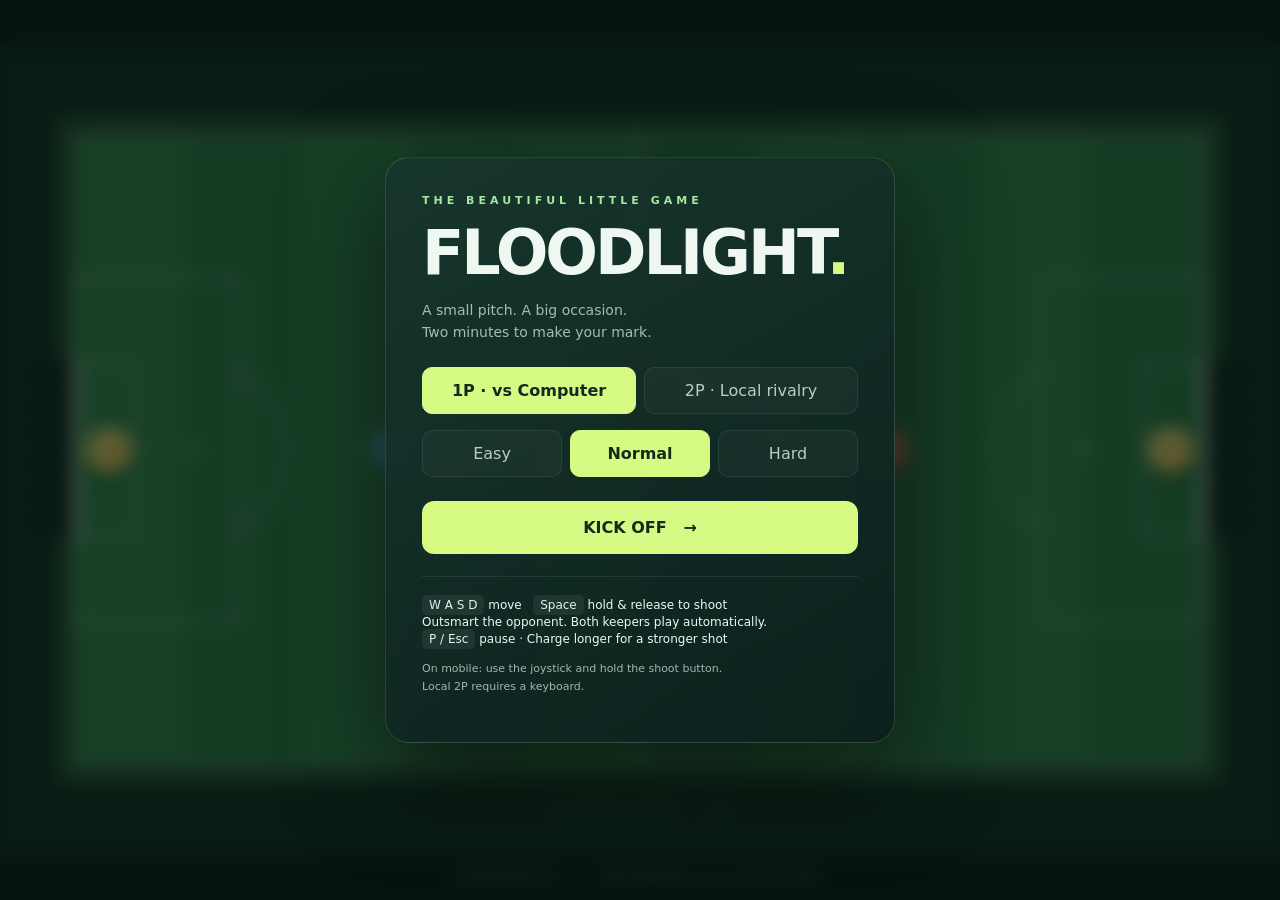
==== index.html @ 0c613e93 "Add codex game v1 + Leo assets + penalty spec" ====
<!DOCTYPE html>
<html lang="en">
<head>
<meta charset="UTF-8">
<meta name="viewport" content="width=device-width,initial-scale=1,viewport-fit=cover">
<title>Floodlight — Pocket Football</title>
<style>
:root{color-scheme:dark;font-family:Inter,ui-sans-serif,system-ui,sans-serif;color:#eef8f1;background:#091713}*{box-sizing:border-box}body{margin:0;overflow:hidden}canvas{display:block;width:100vw;height:100dvh;touch-action:none}button{font:inherit;cursor:pointer;border:0}button:focus-visible{outline:3px solid #fff;outline-offset:4px}.overlay{position:fixed;inset:0;display:flex;align-items:center;justify-content:center;background:#06130c96;backdrop-filter:blur(9px);padding:22px}.hidden{display:none!important}.card{width:min(510px,100%);padding:36px;border:1px solid #ffffff20;background:linear-gradient(150deg,#18362ef5,#0b201cf8);box-shadow:0 30px 100px #0008;border-radius:24px}.eyebrow{font-size:11px;font-weight:800;letter-spacing:4px;color:#a6e69e}h1{font-size:clamp(40px,8vw,62px);line-height:1;margin:15px 0;letter-spacing:-3px}h2{font-size:32px;margin:14px 0}p{color:#a5bdb1;line-height:1.6;font-size:14px}.tabs{display:flex;gap:8px;margin:24px 0 16px}.tabs button,.difficulty button{background:#ffffff08;color:#b8cec4;padding:13px;border:1px solid #ffffff12;border-radius:10px;flex:1}.tabs button.active,.difficulty button.active{background:#d7fa85;color:#142b1c;border-color:#d7fa85;font-weight:750}.difficulty{display:flex;gap:8px}.primary{width:100%;border-radius:12px;background:#d7fa85;color:#142b1c;font-weight:800;padding:17px;margin-top:24px}.secondary{background:transparent;color:#b8cec4;padding:14px;width:100%;margin-top:8px}.instructions{font-size:12px;border-top:1px solid #ffffff14;padding-top:18px;margin-top:22px}.badge{display:inline-block;background:#ffffff10;padding:3px 7px;border-radius:5px;color:#e4f1e9}.hud{position:fixed;top:max(18px,env(safe-area-inset-top));left:50%;transform:translateX(-50%);display:flex;align-items:center;gap:20px;background:#102820ed;border:1px solid #ffffff20;border-radius:15px;padding:12px 22px;box-shadow:0 8px 30px #0003;pointer-events:none;white-space:nowrap}.team{font-size:11px;letter-spacing:2px;font-weight:800}.blue{color:#75caff}.coral{color:#ff9a86}.score{font-weight:850;font-size:27px}.clock{font-variant-numeric:tabular-nums;font-size:14px;color:#d7fa85;border-left:1px solid #ffffff20;padding-left:18px}.pause-button{position:fixed;right:20px;top:22px;background:#16382c;color:#d7fa85;border:1px solid #ffffff20;border-radius:10px;padding:10px 14px}.footer{position:fixed;bottom:16px;width:100%;text-align:center;font-size:10px;color:#8aa99b;letter-spacing:2px;pointer-events:none}.touch{position:fixed;bottom:max(24px,env(safe-area-inset-bottom));touch-action:none;user-select:none;-webkit-user-select:none}.stick{left:28px;width:112px;height:112px;background:#ffffff0b;border:1px solid #ffffff30;border-radius:50%}.knob{position:absolute;width:46px;height:46px;left:32px;top:32px;border-radius:50%;background:#d7fa8566;border:1px solid #d7fa85aa;pointer-events:none}.shoot{right:28px;bottom:38px;width:86px;height:86px;border-radius:50%;background:#d7fa8522;border:2px solid #d7fa8580;color:#e4ffb4;font-weight:800;font-size:11px;letter-spacing:1px}.touch-note{font-size:11px;color:#9eb9ac}@media(max-width:600px){.card{padding:25px}.hud{gap:10px;padding:9px 13px}.team{font-size:9px;letter-spacing:1px}.pause-button{right:10px;top:85px}.footer{display:none}}
</style>
</head>
<body>
<canvas id="game" aria-label="Top-down football pitch"></canvas>
<div id="hud" class="hud hidden"><span class="team blue">HOME</span><span id="score" class="score">0 : 0</span><span class="team coral">AWAY</span><span id="timer" class="clock">2:00</span></div>
<button id="pauseButton" class="pause-button hidden" aria-label="Pause game">Ⅱ</button>
<div class="footer">FLOODLIGHT FC &nbsp; / &nbsp; TWO MINUTES. ALL TO PLAY FOR.</div>
<div id="menu" class="overlay"><div class="card"><div class="eyebrow">THE BEAUTIFUL LITTLE GAME</div><h1>FLOODLIGHT<span style="color:#d7fa85">.</span></h1><p>A small pitch. A big occasion.<br>Two minutes to make your mark.</p><div class="tabs"><button class="active" data-mode="ai">1P · vs Computer</button><button data-mode="local">2P · Local rivalry</button></div><div id="difficulties" class="difficulty"><button data-level="easy">Easy</button><button class="active" data-level="normal">Normal</button><button data-level="hard">Hard</button></div><button id="start" class="primary">KICK OFF &nbsp; →</button><div class="instructions"><span class="badge">W A S D</span> move &nbsp; <span class="badge">Space</span> hold & release to shoot<br><span id="secondHint">Outsmart the opponent. Both keepers play automatically.</span><br><span class="badge">P / Esc</span> pause · Charge longer for a stronger shot</div><p class="touch-note">On mobile: use the joystick and hold the shoot button.<br>Local 2P requires a keyboard.</p></div></div>
<div id="pause" class="overlay hidden"><div class="card"><div class="eyebrow">TAKE A BREATHER</div><h2>Match paused.</h2><p>The clock is stopped. Your comeback can wait.</p><button id="resume" class="primary">BACK TO THE MATCH</button><button id="quit" class="secondary">Return to title</button></div></div>
<div id="end" class="overlay hidden"><div class="card"><div class="eyebrow">FULL TIME</div><h2 id="result">Home wins!</h2><p id="finalScore"></p><button id="restart" class="primary">PLAY AGAIN →</button><button id="title" class="secondary">Return to title</button></div></div>
<div id="joystick" class="touch stick hidden"><div id="knob" class="knob"></div></div><button id="shoot" class="touch shoot hidden">HOLD<br>SHOOT</button>
<script>
'use strict';
// All simulation coordinates are in a fixed pitch space; the camera scales to fit.
const canvas=document.getElementById('game'),ctx=canvas.getContext('2d');
const $=id=>document.getElementById(id), W=1100,H=700;
const pitch={l:65,r:1035,t:80,b:620,goalTop:273,goalBottom:427};
let mode='ai',level='normal',state='menu',remaining=120,scores=[0,0],celebration=0,shake=0,particles=[],lastTime=0,scale=1,ox=0,oy=0,charge=[0,0],held=[false,false],goalLabel='';
const keys=new Set(),touch={x:0,y:0,id:null},players=[],keepers=[];
const ball={x:550,y:350,vx:0,vy:0,r:9,spin:0};
const tuning={easy:{speed:155,aim:90,reaction:0.8},normal:{speed:205,aim:40,reaction:0.48},hard:{speed:238,aim:10,reaction:0.26}};
let aiClock=0,audioContext;
// Optional local samples fall back to synthesized sound if loading fails.
const samples={};for(const type of ['kick','goal']){const a=new Audio('assets/'+type+'.mp3');a.preload='auto';a.addEventListener('error',()=>samples[type]=null);samples[type]=a;}
function unlockAudio(){try{audioContext??=new(window.AudioContext||window.webkitAudioContext)();audioContext.resume();}catch{}}
function tone(freq,end,duration,type='sine',volume=.12,delay=0){if(!audioContext)return;const t=audioContext.currentTime+delay,o=audioContext.createOscillator(),g=audioContext.createGain();o.type=type;o.frequency.setValueAtTime(freq,t);o.frequency.exponentialRampToValueAtTime(Math.max(1,end),t+duration);g.gain.setValueAtTime(volume,t);g.gain.exponentialRampToValueAtTime(.001,t+duration);o.connect(g).connect(audioContext.destination);o.start(t);o.stop(t+duration);}
function synth(type){if(type==='kick')tone(150,40,.13,'triangle',.28);else if(type==='whistle'){tone(1900,2300,.16);tone(2200,1700,.23,'sine',.12,.19);}else{[392,494,587,784].forEach((f,i)=>tone(f,f*1.01,.7,'triangle',.09,i*.12));if(audioContext){const n=audioContext.sampleRate,b=audioContext.createBuffer(1,n,audioContext.sampleRate),d=b.getChannelData(0);for(let i=0;i<n;i++)d[i]=(Math.random()*2-1)*.12;const s=audioContext.createBufferSource(),g=audioContext.createGain();s.buffer=b;g.gain.setValueAtTime(.7,audioContext.currentTime);g.gain.exponentialRampToValueAtTime(.001,audioContext.currentTime+1);s.connect(g).connect(audioContext.destination);s.start();}}}
function sound(type){const a=samples[type];if(a){a.currentTime=0;a.play().catch(()=>synth(type));}else synth(type);}
function resize(){const d=Math.min(devicePixelRatio||1,2);canvas.width=innerWidth*d;canvas.height=innerHeight*d;ctx.setTransform(d,0,0,d,0,0);scale=Math.min(innerWidth/W,innerHeight/H);ox=(innerWidth-W*scale)/2;oy=(innerHeight-H*scale)/2;}
addEventListener('resize',resize);resize();
const clamp=(v,a,b)=>Math.max(a,Math.min(b,v));
function kickoff(){players.length=0;keepers.length=0;for(let i=0;i<2;i++){players.push({x:i?760:340,y:350,r:18,vx:0,vy:0,dx:i?-1:1,dy:0,team:i});keepers.push({x:i?1006:94,y:350,r:19,vx:0,vy:0,team:i});}Object.assign(ball,{x:550,y:350,vx:0,vy:0});charge=[0,0];held=[false,false];aiClock=0;}
function clearInput(){keys.clear();held=[false,false];charge=[0,0];touch.x=touch.y=0;touch.id=null;$('knob').style.transform='';}
function touchVisible(show){for(const id of ['joystick','shoot'])$(id).classList.toggle('hidden',!show||!matchMedia('(pointer:coarse)').matches);}
function start(){unlockAudio();clearInput();scores=[0,0];remaining=120;celebration=0;particles=[];kickoff();state='playing';for(const id of ['menu','pause','end'])$(id).classList.add('hidden');$('hud').classList.remove('hidden');$('pauseButton').classList.remove('hidden');touchVisible(true);sound('whistle');updateHud();}
function title(){state='menu';clearInput();$('menu').classList.remove('hidden');for(const id of ['pause','end','hud','pauseButton'])$(id).classList.add('hidden');touchVisible(false);}
function pause(){if(state==='playing'){state='paused';clearInput();$('pause').classList.remove('hidden');touchVisible(false);}else if(state==='paused'){state='playing';$('pause').classList.add('hidden');touchVisible(true);}}
function finish(){state='end';clearInput();touchVisible(false);$('end').classList.remove('hidden');$('pauseButton').classList.add('hidden');$('result').textContent=scores[0]===scores[1]?'Honours even.':scores[0]>scores[1]?'Home takes the glory.':'Away takes the glory.';$('finalScore').textContent=`HOME ${scores[0]} — ${scores[1]} AWAY · A match to remember.`;sound('whistle');}
function updateHud(){$('score').textContent=scores[0]+' : '+scores[1];const t=Math.ceil(remaining);$('timer').textContent=Math.floor(t/60)+':'+String(t%60).padStart(2,'0');}
for(const b of document.querySelectorAll('[data-mode]'))b.onclick=()=>{mode=b.dataset.mode;document.querySelectorAll('[data-mode]').forEach(x=>x.classList.toggle('active',x===b));$('difficulties').classList.toggle('hidden',mode==='local');$('secondHint').textContent=mode==='local'?'P2: Arrow keys to move · Hold & release Enter to shoot':'Outsmart the opponent. Both keepers play automatically.';};
for(const b of document.querySelectorAll('[data-level]'))b.onclick=()=>{level=b.dataset.level;document.querySelectorAll('[data-level]').forEach(x=>x.classList.toggle('active',x===b));};
$('start').onclick=$('restart').onclick=start;$('resume').onclick=$('pauseButton').onclick=pause;$('quit').onclick=$('title').onclick=title;
function shoot(i){if(state!=='playing'||celebration)return;const p=players[i];if(Math.hypot(ball.x-p.x,ball.y-p.y)<p.r+ball.r+24){let dx=p.dx,dy=p.dy;const len=Math.hypot(dx,dy)||1;const power=350+charge[i]*470;ball.vx=dx/len*power+p.vx*.3;ball.vy=dy/len*power+p.vy*.3;ball.x=p.x+dx/len*31;ball.y=p.y+dy/len*31;shake=2+charge[i]*3;sound('kick');}charge[i]=0;}
function setShot(i,on){if(state!=='playing'||celebration)return;if(on){held[i]=true;}else if(held[i]){shoot(i);held[i]=false;}}
addEventListener('keydown',e=>{if(['Space','ArrowUp','ArrowDown','ArrowLeft','ArrowRight','Enter'].includes(e.code))e.preventDefault();if(e.repeat)return;if(e.code==='KeyP'||e.code==='Escape'){pause();return;}keys.add(e.code);if(e.code==='Space')setShot(0,true);if(e.code==='Enter'&&mode==='local')setShot(1,true);});
addEventListener('keyup',e=>{keys.delete(e.code);if(e.code==='Space')setShot(0,false);if(e.code==='Enter'&&mode==='local')setShot(1,false);});addEventListener('blur',()=>{if(state==='playing')pause();});document.addEventListener('visibilitychange',()=>{if(document.hidden&&state==='playing')pause();});
function stickMove(e){const r=$('joystick').getBoundingClientRect(),dx=e.clientX-r.left-r.width/2,dy=e.clientY-r.top-r.height/2,len=Math.hypot(dx,dy),f=Math.min(1,42/(len||1));touch.x=dx*f/42;touch.y=dy*f/42;$('knob').style.transform=`translate(${dx*f}px,${dy*f}px)`;}
$('joystick').onpointerdown=e=>{if(touch.id!==null)return;touch.id=e.pointerId;e.currentTarget.setPointerCapture(e.pointerId);stickMove(e);};$('joystick').onpointermove=e=>{if(e.pointerId===touch.id)stickMove(e);};function releaseStick(e){if(e.pointerId!==touch.id)return;touch.id=null;touch.x=touch.y=0;$('knob').style.transform='';}for(const ev of ['pointerup','pointercancel','lostpointercapture'])$('joystick').addEventListener(ev,releaseStick);
$('shoot').onpointerdown=e=>{e.currentTarget.setPointerCapture(e.pointerId);unlockAudio();setShot(0,true);};$('shoot').onpointerup=()=>setShot(0,false);$('shoot').onpointercancel=()=>{held[0]=false;charge[0]=0;};
function movePlayer(p,x,y,speed,dt){const n=Math.hypot(x,y);if(n>1){x/=n;y/=n;}p.vx=x*speed;p.vy=y*speed;if(n>.08){p.dx=x/(Math.hypot(x,y)||1);p.dy=y/(Math.hypot(x,y)||1);}p.x=clamp(p.x+p.vx*dt,pitch.l+p.r,pitch.r-p.r);p.y=clamp(p.y+p.vy*dt,pitch.t+p.r,pitch.b-p.r);}
function goal(team){scores[team]++;celebration=2.7;shake=13;goalLabel=team===0?'HOME GOAL!':'AWAY GOAL!';sound('goal');for(let i=0;i<150;i++)particles.push({x:ball.x,y:ball.y,vx:(Math.random()-.5)*650,vy:(Math.random()-.5)*650,life:1+Math.random()*1.7,color:['#d7fa85','#ffffff',team?'#ff9a86':'#75caff'][i%3]});updateHud();}
function update(dt){shake*=Math.exp(-dt*8);for(const p of particles){p.x+=p.vx*dt;p.y+=p.vy*dt;p.vy+=140*dt;p.life-=dt;}particles=particles.filter(p=>p.life>0);if(state!=='playing')return;if(celebration>0){celebration-=dt;if(celebration<=0){if(remaining<=0)finish();else{kickoff();sound('whistle');}}return;}remaining=Math.max(0,remaining-dt);updateHud();if(remaining<=0){finish();return;}
movePlayer(players[0],Number(keys.has('KeyD'))-Number(keys.has('KeyA'))+touch.x,Number(keys.has('KeyS'))-Number(keys.has('KeyW'))+touch.y,235,dt);
if(mode==='local')movePlayer(players[1],Number(keys.has('ArrowRight'))-Number(keys.has('ArrowLeft')),Number(keys.has('ArrowDown'))-Number(keys.has('ArrowUp')),235,dt);else{const p=players[1],t=tuning[level];let tx=ball.x+24,ty=ball.y+ball.vy*.1;if(ball.x>p.x+10){tx=ball.x+35;ty=ball.y+(ball.y>350?-48:48);}const dx=tx-p.x,dy=ty-p.y,n=Math.hypot(dx,dy);movePlayer(p,n>8?dx/n:0,n>8?dy/n:0,t.speed,dt);aiClock+=dt;if(Math.hypot(ball.x-p.x,ball.y-p.y)<55&&aiClock>t.reaction){p.dx=-1;p.dy=(350+(Math.random()-.5)*t.aim-p.y)/Math.max(180,p.x-pitch.l);charge[1]=level==='hard'?.9:.55;shoot(1);aiClock=0;}}
for(let i=0;i<2;i++){if(held[i])charge[i]=Math.min(1,charge[i]+dt/.95);const k=keepers[i],target=clamp(ball.y+ball.vy*.12,pitch.goalTop+18,pitch.goalBottom-18);k.vy=clamp((target-k.y)*5,-190,190);k.y+=k.vy*dt;}
// Resolve contact with players and keepers, transferring movement to the ball.
for(const p of [...players,...keepers]){let dx=ball.x-p.x,dy=ball.y-p.y,d=Math.hypot(dx,dy),min=p.r+ball.r;if(d<min){if(d<.01){dx=p.team? -1:1;dy=0;d=1;}const nx=dx/d,ny=dy/d;ball.x=p.x+nx*min;ball.y=p.y+ny*min;const rel=(ball.vx-p.vx)*nx+(ball.vy-p.vy)*ny;if(rel<0){ball.vx-=1.35*rel*nx;ball.vy-=1.35*rel*ny;}if(keepers.includes(p)){ball.vx=(p.team?-1:1)*Math.max(280,Math.abs(ball.vx));ball.vy+=(ball.y-p.y)*7;}else{ball.vx+=p.vx*dt*7;ball.vy+=p.vy*dt*7;}}}
// Separate outfield bodies so they cannot occupy the same spot.
const a=players[0],b=players[1],dx=b.x-a.x,dy=b.y-a.y,d=Math.hypot(dx,dy);if(d<36&&d>0){const push=(36-d)/2;a.x=clamp(a.x-dx/d*push,83,1017);a.y=clamp(a.y-dy/d*push,98,602);b.x=clamp(b.x+dx/d*push,83,1017);b.y=clamp(b.y+dy/d*push,98,602);}
ball.x+=ball.vx*dt;ball.y+=ball.vy*dt;ball.spin+=Math.hypot(ball.vx,ball.vy)*dt*.035;const friction=Math.exp(-dt*1.05);ball.vx*=friction;ball.vy*=friction;
if(ball.y<pitch.t+ball.r){ball.y=pitch.t+ball.r;ball.vy=Math.abs(ball.vy)*.78;}if(ball.y>pitch.b-ball.r){ball.y=pitch.b-ball.r;ball.vy=-Math.abs(ball.vy)*.78;}
const inGoal=ball.y>pitch.goalTop+ball.r&&ball.y<pitch.goalBottom-ball.r;if(inGoal&&(ball.x<pitch.l-ball.r||ball.x>pitch.r+ball.r)){goal(ball.x<pitch.l?1:0);return;}if(!inGoal){if(ball.x<pitch.l+ball.r){ball.x=pitch.l+ball.r;ball.vx=Math.abs(ball.vx)*.78;}if(ball.x>pitch.r-ball.r){ball.x=pitch.r-ball.r;ball.vx=-Math.abs(ball.vx)*.78;}}
}
function line(x1,y1,x2,y2){ctx.beginPath();ctx.moveTo(x1,y1);ctx.lineTo(x2,y2);ctx.stroke();}function circle(x,y,r,fill){ctx.beginPath();ctx.arc(x,y,r,0,Math.PI*2);if(fill){ctx.fillStyle=fill;ctx.fill();}else ctx.stroke();}
function drawPitch(){ctx.fillStyle='#10271f';ctx.fillRect(0,0,W,H);ctx.fillStyle='#204b32';ctx.fillRect(47,62,1006,576);for(let i=0;i<10;i++){ctx.fillStyle=i%2?'#2d7646':'#31814b';ctx.fillRect(65+i*97,80,97,540);} // Subtle cut-grass texture, deterministic and flicker-free.
ctx.fillStyle='#ffffff05';for(let i=0;i<550;i++){const x=65+(i*173%970),y=80+(i*97%540);ctx.fillRect(x,y,1,5);}ctx.strokeStyle='#e4f3d980';ctx.lineWidth=2;ctx.strokeRect(65,80,970,540);line(550,80,550,620);circle(550,350,77);circle(550,350,3,'#d7e9c7');
for(const right of [false,true]){const x=right?1035:65,dir=right?-1:1;ctx.strokeRect(right?895:65,202,140,296);ctx.strokeRect(right?982:65,277,53,146);circle(x+dir*103,350,3,'#d7e9c7');ctx.beginPath();ctx.arc(x+dir*103,350,77,right?Math.PI*.65:-Math.PI*.35,right?Math.PI*1.35:Math.PI*.35);ctx.stroke();ctx.fillStyle='#081c18';ctx.fillRect(right?1037:29,273,34,154);ctx.strokeStyle='#d8e8dc33';ctx.lineWidth=1;for(let j=0;j<=6;j++)line(right?1037:29,273+j*25.5,right?1071:63,273+j*25.5);for(let j=0;j<=4;j++)line((right?1037:29)+j*8.5,273,(right?1037:29)+j*8.5,427);ctx.strokeStyle='#edf4e2';ctx.lineWidth=4;line(x,273,x,427);ctx.lineWidth=2;ctx.strokeStyle='#e4f3d980';}
ctx.fillStyle='#a5c7a642';ctx.font='700 11px system-ui';ctx.textAlign='center';ctx.fillText('F L O O D L I G H T   /   F C',550,659);}
function drawPlayer(p,keeper=false){ctx.save();ctx.translate(p.x,p.y);circle(2,5,p.r+2,'#00000038');if(!keeper){ctx.strokeStyle=p.team?'#ffb49e66':'#82d0ff66';ctx.lineWidth=2;circle(0,0,24);}circle(0,0,p.r,keeper?'#f3cd65':p.team?'#f47c68':'#55b6ed');ctx.strokeStyle='#ffffff70';ctx.lineWidth=2;ctx.beginPath();ctx.arc(0,0,p.r-3,Math.PI,Math.PI*1.8);ctx.stroke();ctx.fillStyle='#102b31';ctx.font='800 13px system-ui';ctx.textAlign='center';ctx.textBaseline='middle';ctx.fillText(keeper?'1':p.team?'9':'10',0,1);if(!keeper){ctx.rotate(Math.atan2(p.dy,p.dx));ctx.fillStyle='#ffffff';ctx.beginPath();ctx.moveTo(26,0);ctx.lineTo(21,-4);ctx.lineTo(21,4);ctx.fill();}ctx.restore();if(!keeper&&held[p.team]){ctx.strokeStyle='#10291f';ctx.lineWidth=5;ctx.beginPath();ctx.arc(p.x,p.y,29,-Math.PI/2,Math.PI*1.5);ctx.stroke();ctx.strokeStyle=charge[p.team]>.8?'#ffe28a':'#d7fa85';ctx.beginPath();ctx.arc(p.x,p.y,29,-Math.PI/2,-Math.PI/2+charge[p.team]*Math.PI*2);ctx.stroke();}}
function render(){ctx.setTransform(Math.min(devicePixelRatio||1,2),0,0,Math.min(devicePixelRatio||1,2),0,0);ctx.fillStyle='#091713';ctx.fillRect(0,0,innerWidth,innerHeight);ctx.save();ctx.translate(ox+(Math.random()-.5)*shake*scale,oy+(Math.random()-.5)*shake*scale);ctx.scale(scale,scale);drawPitch();for(const p of keepers)drawPlayer(p,true);for(const p of players)drawPlayer(p);ctx.save();ctx.translate(ball.x,ball.y);circle(2,4,10,'#0005');ctx.rotate(ball.spin);circle(0,0,9,'#fff8e8');ctx.fillStyle='#20362e';ctx.beginPath();for(let i=0;i<5;i++){const angle=i*Math.PI*2/5;ctx.lineTo(Math.cos(angle)*4,Math.sin(angle)*4);}ctx.fill();for(let i=0;i<3;i++){const angle=i*Math.PI*2/3;circle(Math.cos(angle)*8,Math.sin(angle)*8,2,'#20362e');}ctx.restore();for(const p of particles){ctx.globalAlpha=Math.min(1,p.life);ctx.fillStyle=p.color;ctx.fillRect(p.x,p.y,5,5);}ctx.globalAlpha=1;if(celebration>0){ctx.fillStyle='#0a211bdd';ctx.fillRect(300,280,500,140);ctx.textAlign='center';ctx.fillStyle='#d7fa85';ctx.font='900 53px system-ui';ctx.fillText(goalLabel,550,346);ctx.fillStyle='#c4daca';ctx.font='600 13px system-ui';ctx.fillText('WHAT A FINISH.  •  '+scores[0]+' — '+scores[1],550,381);}ctx.restore();}
// Fixed small physics steps prevent fast shots from tunneling through players.
let accumulator=0;function frame(time){const elapsed=Math.min((time-lastTime)/1000||0,.05);lastTime=time;accumulator+=elapsed;while(accumulator>=1/120){update(1/120);accumulator-=1/120;}render();requestAnimationFrame(frame);}kickoff();requestAnimationFrame(frame);
</script>
</body>
</html>
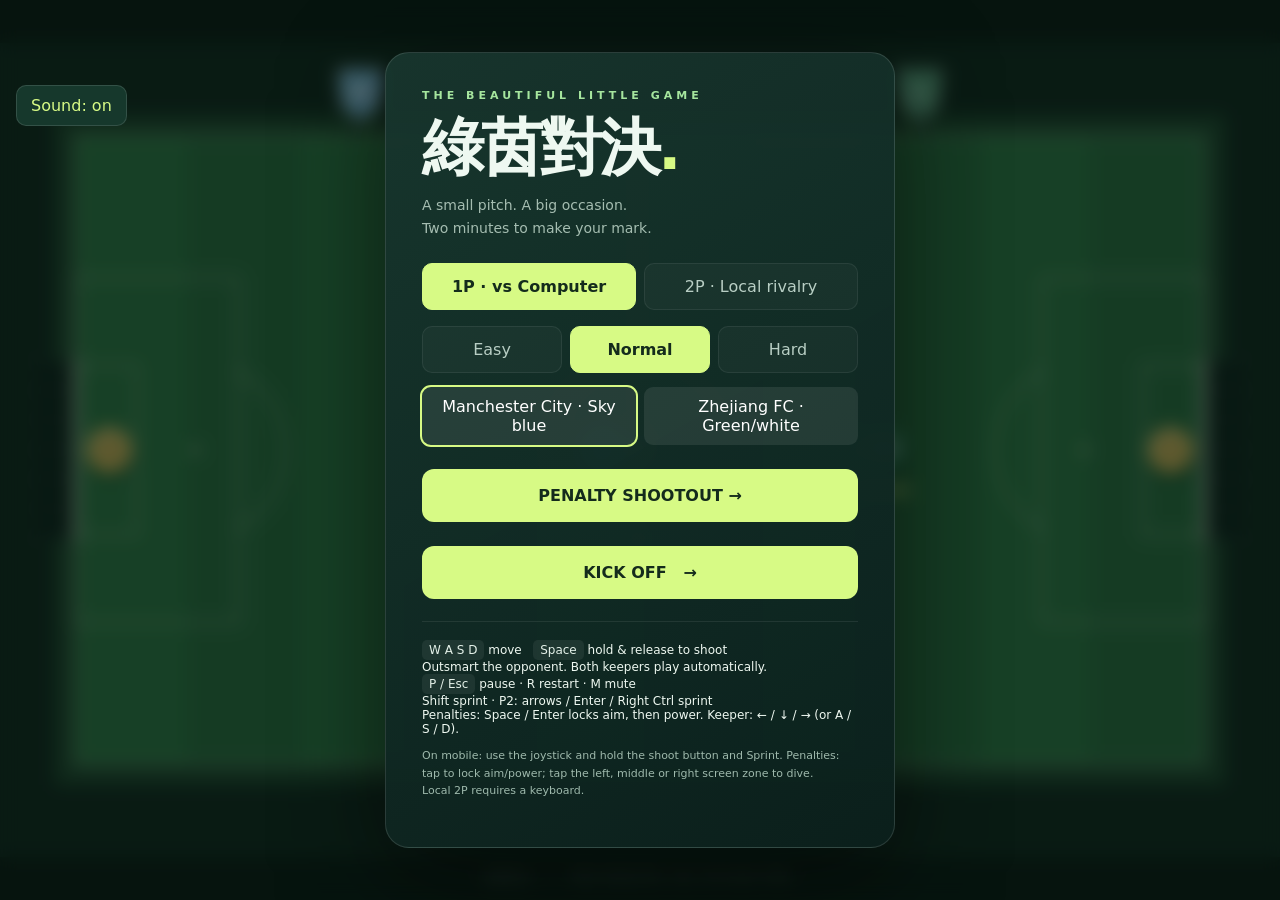
==== commit 7bccf804: "Publish 綠茵對決 v3: penalties, AI fixes, mute" ====
--- a/index.html
+++ b/index.html
@@ -3,21 +3,21 @@
 <head>
 <meta charset="UTF-8">
 <meta name="viewport" content="width=device-width,initial-scale=1,viewport-fit=cover">
-<title>Floodlight — Pocket Football</title>
+<title>綠茵對決 — Lüyin Duel</title>
 <style>
 :root{color-scheme:dark;font-family:Inter,ui-sans-serif,system-ui,sans-serif;color:#eef8f1;background:#091713}*{box-sizing:border-box}body{margin:0;overflow:hidden}canvas{display:block;width:100vw;height:100dvh;touch-action:none}button{font:inherit;cursor:pointer;border:0}button:focus-visible{outline:3px solid #fff;outline-offset:4px}.overlay{position:fixed;inset:0;display:flex;align-items:center;justify-content:center;background:#06130c96;backdrop-filter:blur(9px);padding:22px}.hidden{display:none!important}.card{width:min(510px,100%);padding:36px;border:1px solid #ffffff20;background:linear-gradient(150deg,#18362ef5,#0b201cf8);box-shadow:0 30px 100px #0008;border-radius:24px}.eyebrow{font-size:11px;font-weight:800;letter-spacing:4px;color:#a6e69e}h1{font-size:clamp(40px,8vw,62px);line-height:1;margin:15px 0;letter-spacing:-3px}h2{font-size:32px;margin:14px 0}p{color:#a5bdb1;line-height:1.6;font-size:14px}.tabs{display:flex;gap:8px;margin:24px 0 16px}.tabs button,.difficulty button{background:#ffffff08;color:#b8cec4;padding:13px;border:1px solid #ffffff12;border-radius:10px;flex:1}.tabs button.active,.difficulty button.active{background:#d7fa85;color:#142b1c;border-color:#d7fa85;font-weight:750}.difficulty{display:flex;gap:8px}.primary{width:100%;border-radius:12px;background:#d7fa85;color:#142b1c;font-weight:800;padding:17px;margin-top:24px}.secondary{background:transparent;color:#b8cec4;padding:14px;width:100%;margin-top:8px}.instructions{font-size:12px;border-top:1px solid #ffffff14;padding-top:18px;margin-top:22px}.badge{display:inline-block;background:#ffffff10;padding:3px 7px;border-radius:5px;color:#e4f1e9}.hud{position:fixed;top:max(18px,env(safe-area-inset-top));left:50%;transform:translateX(-50%);display:flex;align-items:center;gap:20px;background:#102820ed;border:1px solid #ffffff20;border-radius:15px;padding:12px 22px;box-shadow:0 8px 30px #0003;pointer-events:none;white-space:nowrap}.team{font-size:11px;letter-spacing:2px;font-weight:800}.blue{color:#75caff}.coral{color:#ff9a86}.score{font-weight:850;font-size:27px}.clock{font-variant-numeric:tabular-nums;font-size:14px;color:#d7fa85;border-left:1px solid #ffffff20;padding-left:18px}.pause-button{position:fixed;right:20px;top:22px;background:#16382c;color:#d7fa85;border:1px solid #ffffff20;border-radius:10px;padding:10px 14px}.footer{position:fixed;bottom:16px;width:100%;text-align:center;font-size:10px;color:#8aa99b;letter-spacing:2px;pointer-events:none}.touch{position:fixed;bottom:max(24px,env(safe-area-inset-bottom));touch-action:none;user-select:none;-webkit-user-select:none}.stick{left:28px;width:112px;height:112px;background:#ffffff0b;border:1px solid #ffffff30;border-radius:50%}.knob{position:absolute;width:46px;height:46px;left:32px;top:32px;border-radius:50%;background:#d7fa8566;border:1px solid #d7fa85aa;pointer-events:none}.shoot{right:28px;bottom:38px;width:86px;height:86px;border-radius:50%;background:#d7fa8522;border:2px solid #d7fa8580;color:#e4ffb4;font-weight:800;font-size:11px;letter-spacing:1px}.touch-note{font-size:11px;color:#9eb9ac}@media(max-width:600px){.card{padding:25px}.hud{gap:10px;padding:9px 13px}.team{font-size:9px;letter-spacing:1px}.pause-button{right:10px;top:85px}.footer{display:none}}
-</style>
+.card{max-height:94dvh;overflow:auto}.sprint{right:128px;width:72px;height:72px;bottom:34px}.green{color:#a6e69e}.penalty-help{position:fixed;left:10%;right:10%;bottom:16px;text-align:center;color:white;pointer-events:none} .teams{display:flex;gap:8px;margin-top:14px}.teams button{flex:1;background:#ffffff15;color:white;padding:10px;border-radius:9px}.teams button.active{outline:2px solid #d7fa85}@media(max-width:600px){.team{letter-spacing:0;font-size:9px}.hud{gap:7px}.stick{left:16px;width:100px;height:100px}.shoot{right:16px}.sprint{right:112px}} </style>
 </head>
 <body>
 <canvas id="game" aria-label="Top-down football pitch"></canvas>
-<div id="hud" class="hud hidden"><span class="team blue">HOME</span><span id="score" class="score">0 : 0</span><span class="team coral">AWAY</span><span id="timer" class="clock">2:00</span></div>
+<div id="hud" class="hud hidden"><span id="team0" class="team blue">Manchester City</span><span id="score" class="score">0 : 0</span><span id="team1" class="team green">Zhejiang FC</span><span id="timer" class="clock">2:00</span></div>
 <button id="pauseButton" class="pause-button hidden" aria-label="Pause game">Ⅱ</button>
-<div class="footer">FLOODLIGHT FC &nbsp; / &nbsp; TWO MINUTES. ALL TO PLAY FOR.</div>
-<div id="menu" class="overlay"><div class="card"><div class="eyebrow">THE BEAUTIFUL LITTLE GAME</div><h1>FLOODLIGHT<span style="color:#d7fa85">.</span></h1><p>A small pitch. A big occasion.<br>Two minutes to make your mark.</p><div class="tabs"><button class="active" data-mode="ai">1P · vs Computer</button><button data-mode="local">2P · Local rivalry</button></div><div id="difficulties" class="difficulty"><button data-level="easy">Easy</button><button class="active" data-level="normal">Normal</button><button data-level="hard">Hard</button></div><button id="start" class="primary">KICK OFF &nbsp; →</button><div class="instructions"><span class="badge">W A S D</span> move &nbsp; <span class="badge">Space</span> hold & release to shoot<br><span id="secondHint">Outsmart the opponent. Both keepers play automatically.</span><br><span class="badge">P / Esc</span> pause · Charge longer for a stronger shot</div><p class="touch-note">On mobile: use the joystick and hold the shoot button.<br>Local 2P requires a keyboard.</p></div></div>
-<div id="pause" class="overlay hidden"><div class="card"><div class="eyebrow">TAKE A BREATHER</div><h2>Match paused.</h2><p>The clock is stopped. Your comeback can wait.</p><button id="resume" class="primary">BACK TO THE MATCH</button><button id="quit" class="secondary">Return to title</button></div></div>
-<div id="end" class="overlay hidden"><div class="card"><div class="eyebrow">FULL TIME</div><h2 id="result">Home wins!</h2><p id="finalScore"></p><button id="restart" class="primary">PLAY AGAIN →</button><button id="title" class="secondary">Return to title</button></div></div>
+<div class="footer">綠茵對決 &nbsp; / &nbsp; TWO MINUTES. ALL TO PLAY FOR.</div>
+<div id="menu" class="overlay"><div class="card"><div class="eyebrow">THE BEAUTIFUL LITTLE GAME</div><h1>綠茵對決<span style="color:#d7fa85">.</span></h1><p>A small pitch. A big occasion.<br>Two minutes to make your mark.</p><div class="tabs"><button class="active" data-mode="ai">1P · vs Computer</button><button data-mode="local">2P · Local rivalry</button></div><div id="difficulties" class="difficulty"><button data-level="easy">Easy</button><button class="active" data-level="normal">Normal</button><button data-level="hard">Hard</button></div><div class="teams"><button class="active" data-team="0">Manchester City · Sky blue</button><button data-team="1">Zhejiang FC · Green/white</button></div><button id="penaltyStart" class="primary">PENALTY SHOOTOUT →</button><button id="start" class="primary">KICK OFF &nbsp; →</button><div class="instructions"><span class="badge">W A S D</span> move &nbsp; <span class="badge">Space</span> hold & release to shoot<br><span id="secondHint">Outsmart the opponent. Both keepers play automatically.</span><br><span class="badge">P / Esc</span> pause · R restart · M mute<br>Shift sprint · P2: arrows / Enter / Right Ctrl sprint<br>Penalties: Space / Enter locks aim, then power. Keeper: ← / ↓ / → (or A / S / D).</div><p class="touch-note">On mobile: use the joystick and hold the shoot button and Sprint. Penalties: tap to lock aim/power; tap the left, middle or right screen zone to dive.<br>Local 2P requires a keyboard.</p></div></div>
+<div id="pause" class="overlay hidden"><div class="card"><div class="eyebrow">TAKE A BREATHER</div><h2>Match paused.</h2><p>The clock is stopped. Your comeback can wait.</p><button id="resume" class="primary">BACK TO THE MATCH</button><button id="resetMatch" class="secondary">Restart game</button><button id="quit" class="secondary">Return to title</button></div></div>
+<div id="end" class="overlay hidden"><div class="card"><div class="eyebrow">FULL TIME</div><h2 id="result">Home wins!</h2><p id="finalScore"></p><button id="restart" class="primary">PLAY AGAIN →</button><button id="changeDifficulty" class="secondary">Switch difficulty (Normal)</button><button id="title" class="secondary">Return to title</button></div></div>
 <div id="joystick" class="touch stick hidden"><div id="knob" class="knob"></div></div><button id="shoot" class="touch shoot hidden">HOLD<br>SHOOT</button>
-<script>
+<button id="sprint" class="touch shoot sprint hidden">SPRINT</button><button id="mute" class="pause-button" style="top:85px;left:16px;right:auto" aria-label="Toggle audio">Sound: on</button><div id="penaltyHelp" class="penalty-help hidden"></div><script>
 'use strict';
 // All simulation coordinates are in a fixed pitch space; the camera scales to fit.
 const canvas=document.getElementById('game'),ctx=canvas.getContext('2d');
@@ -26,56 +26,109 @@
 let mode='ai',level='normal',state='menu',remaining=120,scores=[0,0],celebration=0,shake=0,particles=[],lastTime=0,scale=1,ox=0,oy=0,charge=[0,0],held=[false,false],goalLabel='';
 const keys=new Set(),touch={x:0,y:0,id:null},players=[],keepers=[];
 const ball={x:550,y:350,vx:0,vy:0,r:9,spin:0};
-const tuning={easy:{speed:155,aim:90,reaction:0.8},normal:{speed:205,aim:40,reaction:0.48},hard:{speed:238,aim:10,reaction:0.26}};
-let aiClock=0,audioContext;
+const tuning={easy:{speed:164.5,aim:180,reaction:.5},normal:{speed:199.75,aim:65,reaction:.3},hard:{speed:235,aim:12,reaction:.15}};
+let aiClock=0,aiThink=0,aiTarget={x:550,y:350},audioContext;
 // Optional local samples fall back to synthesized sound if loading fails.
-const samples={};for(const type of ['kick','goal']){const a=new Audio('assets/'+type+'.mp3');a.preload='auto';a.addEventListener('error',()=>samples[type]=null);samples[type]=a;}
-function unlockAudio(){try{audioContext??=new(window.AudioContext||window.webkitAudioContext)();audioContext.resume();}catch{}}
-function tone(freq,end,duration,type='sine',volume=.12,delay=0){if(!audioContext)return;const t=audioContext.currentTime+delay,o=audioContext.createOscillator(),g=audioContext.createGain();o.type=type;o.frequency.setValueAtTime(freq,t);o.frequency.exponentialRampToValueAtTime(Math.max(1,end),t+duration);g.gain.setValueAtTime(volume,t);g.gain.exponentialRampToValueAtTime(.001,t+duration);o.connect(g).connect(audioContext.destination);o.start(t);o.stop(t+duration);}
-function synth(type){if(type==='kick')tone(150,40,.13,'triangle',.28);else if(type==='whistle'){tone(1900,2300,.16);tone(2200,1700,.23,'sine',.12,.19);}else{[392,494,587,784].forEach((f,i)=>tone(f,f*1.01,.7,'triangle',.09,i*.12));if(audioContext){const n=audioContext.sampleRate,b=audioContext.createBuffer(1,n,audioContext.sampleRate),d=b.getChannelData(0);for(let i=0;i<n;i++)d[i]=(Math.random()*2-1)*.12;const s=audioContext.createBufferSource(),g=audioContext.createGain();s.buffer=b;g.gain.setValueAtTime(.7,audioContext.currentTime);g.gain.exponentialRampToValueAtTime(.001,audioContext.currentTime+1);s.connect(g).connect(audioContext.destination);s.start();}}}
-function sound(type){const a=samples[type];if(a){a.currentTime=0;a.play().catch(()=>synth(type));}else synth(type);}
+let muted=false;try{muted=localStorage.getItem('luyin-muted')==='true';}catch{}
+const samples={};for(const type of ['kick','whistle','cheer','goal','net','save','groan']){const a=new Audio();a.preload='auto';let wav=false;a.addEventListener('error',()=>{if(!wav){wav=true;a.src='assets/'+type+'.wav';}else samples[type]=null;});a.src='assets/'+type+'.mp3';samples[type]=a;}
+function unlockAudio(){try{audioContext??=new(window.AudioContext||window.webkitAudioContext)();if(!muted)audioContext.resume();}catch{}}
+function tone(freq,end,duration,type='sine',volume=.12,delay=0){if(muted||!audioContext)return;const t=audioContext.currentTime+delay,o=audioContext.createOscillator(),g=audioContext.createGain();o.type=type;o.frequency.setValueAtTime(freq,t);o.frequency.exponentialRampToValueAtTime(Math.max(1,end),t+duration);g.gain.setValueAtTime(volume,t);g.gain.exponentialRampToValueAtTime(.001,t+duration);o.connect(g).connect(audioContext.destination);o.start(t);o.stop(t+duration);}
+function synth(type){if(muted)return;if(type==='kick')tone(150,40,.13,'triangle',.28);else if(type==='whistle'){tone(1900,2300,.16);tone(2200,1700,.23,'sine',.12,.19);}else{[392,494,587,784].forEach((f,i)=>tone(f,f*1.01,.7,'triangle',.09,i*.12));if(audioContext){const n=audioContext.sampleRate,b=audioContext.createBuffer(1,n,audioContext.sampleRate),d=b.getChannelData(0);for(let i=0;i<n;i++)d[i]=(Math.random()*2-1)*.12;const s=audioContext.createBufferSource(),g=audioContext.createGain();s.buffer=b;g.gain.setValueAtTime(.7,audioContext.currentTime);g.gain.exponentialRampToValueAtTime(.001,audioContext.currentTime+1);s.connect(g).connect(audioContext.destination);s.start();}}}
+function sound(type){if(muted)return;const a=samples[type];if(a){a.currentTime=0;a.play().catch(()=>synth(type));}else synth(type);}
 function resize(){const d=Math.min(devicePixelRatio||1,2);canvas.width=innerWidth*d;canvas.height=innerHeight*d;ctx.setTransform(d,0,0,d,0,0);scale=Math.min(innerWidth/W,innerHeight/H);ox=(innerWidth-W*scale)/2;oy=(innerHeight-H*scale)/2;}
 addEventListener('resize',resize);resize();
 const clamp=(v,a,b)=>Math.max(a,Math.min(b,v));
-function kickoff(){players.length=0;keepers.length=0;for(let i=0;i<2;i++){players.push({x:i?760:340,y:350,r:18,vx:0,vy:0,dx:i?-1:1,dy:0,team:i});keepers.push({x:i?1006:94,y:350,r:19,vx:0,vy:0,team:i});}Object.assign(ball,{x:550,y:350,vx:0,vy:0});charge=[0,0];held=[false,false];aiClock=0;}
-function clearInput(){keys.clear();held=[false,false];charge=[0,0];touch.x=touch.y=0;touch.id=null;$('knob').style.transform='';}
-function touchVisible(show){for(const id of ['joystick','shoot'])$(id).classList.toggle('hidden',!show||!matchMedia('(pointer:coarse)').matches);}
-function start(){unlockAudio();clearInput();scores=[0,0];remaining=120;celebration=0;particles=[];kickoff();state='playing';for(const id of ['menu','pause','end'])$(id).classList.add('hidden');$('hud').classList.remove('hidden');$('pauseButton').classList.remove('hidden');touchVisible(true);sound('whistle');updateHud();}
-function title(){state='menu';clearInput();$('menu').classList.remove('hidden');for(const id of ['pause','end','hud','pauseButton'])$(id).classList.add('hidden');touchVisible(false);}
+function kickoff(team=0){celebration=0;kickoffTeam=team;immunity=1;owner=team;contactCooldown=0;players.length=0;keepers.length=0;for(let i=0;i<2;i++){players.push({x:i?760:340,y:350,r:18,vx:0,vy:0,dx:i?-1:1,dy:0,team:i});keepers.push({x:i?1006:94,y:350,r:19,vx:0,vy:0,team:i,targetY:350,reaction:0});}Object.assign(ball,{x:550,y:350,vx:0,vy:0});players[team].x=team?582:518;players[team].y=350;charge=[0,0];held=[false,false];aiClock=0;aiThink=0;}
+function clearInput(){keys.clear();held=[false,false];charge=[0,0];touch.x=touch.y=0;touch.id=null;touchSprint=false;$('knob').style.transform='';}
+function touchVisible(show){for(const id of ['joystick','shoot','sprint'])$(id).classList.toggle('hidden',!show||!matchMedia('(pointer:coarse)').matches);}
+function start(){$('penaltyHelp').classList.add('hidden');unlockAudio();clearInput();phase='regulation';shots=[0,0];stamina=[3,3];exhausted=[false,false];pen=null;winner=null;coinToss=false;sprinting=[false,false];shake=0;goalLabel='';celebration=0;accumulator=0;scores=[0,0];remaining=120;celebration=0;particles=[];kickoff();state='playing';for(const id of ['menu','pause','end'])$(id).classList.add('hidden');$('hud').classList.remove('hidden');$('pauseButton').classList.remove('hidden');touchVisible(true);sound('whistle');updateHud();if(gameKind==='penalty')beginPenalties();}
+function title(){state='menu';$('penaltyHelp').classList.add('hidden');clearInput();$('menu').classList.remove('hidden');for(const id of ['pause','end','hud','pauseButton'])$(id).classList.add('hidden');touchVisible(false);}
 function pause(){if(state==='playing'){state='paused';clearInput();$('pause').classList.remove('hidden');touchVisible(false);}else if(state==='paused'){state='playing';$('pause').classList.add('hidden');touchVisible(true);}}
-function finish(){state='end';clearInput();touchVisible(false);$('end').classList.remove('hidden');$('pauseButton').classList.add('hidden');$('result').textContent=scores[0]===scores[1]?'Honours even.':scores[0]>scores[1]?'Home takes the glory.':'Away takes the glory.';$('finalScore').textContent=`HOME ${scores[0]} — ${scores[1]} AWAY · A match to remember.`;sound('whistle');}
-function updateHud(){$('score').textContent=scores[0]+' : '+scores[1];const t=Math.ceil(remaining);$('timer').textContent=Math.floor(t/60)+':'+String(t%60).padStart(2,'0');}
+function finish(w=scores[0]>scores[1]?0:1){winner=w;$('penaltyHelp').classList.add('hidden');state='end';clearInput();touchVisible(false);$('end').classList.remove('hidden');$('pauseButton').classList.add('hidden');$('result').textContent=teamName(w)+' wins!'+(coinToss?' · Coin toss':'');$('finalScore').textContent=`${teamName(0)} ${scores[0]} — ${scores[1]} ${teamName(1)} · Shots ${shots[0]} — ${shots[1]}`+(pen?` · Penalties ${pen.goals[0]} — ${pen.goals[1]}`:'');sound('whistle');}
+function updateHud(){$('score').textContent=scores[0]+' : '+scores[1];const t=Math.ceil(remaining);$('timer').textContent=phase==='penalties'?'PEN':(phase==='golden'?'GG ':'')+Math.floor(t/60)+':'+String(t%60).padStart(2,'0');$('team0').textContent=teamName(0);$('team1').textContent=teamName(1);$('team0').style.color=teamColor(0);$('team1').style.color=teamColor(1);}
 for(const b of document.querySelectorAll('[data-mode]'))b.onclick=()=>{mode=b.dataset.mode;document.querySelectorAll('[data-mode]').forEach(x=>x.classList.toggle('active',x===b));$('difficulties').classList.toggle('hidden',mode==='local');$('secondHint').textContent=mode==='local'?'P2: Arrow keys to move · Hold & release Enter to shoot':'Outsmart the opponent. Both keepers play automatically.';};
 for(const b of document.querySelectorAll('[data-level]'))b.onclick=()=>{level=b.dataset.level;document.querySelectorAll('[data-level]').forEach(x=>x.classList.toggle('active',x===b));};
 $('start').onclick=$('restart').onclick=start;$('resume').onclick=$('pauseButton').onclick=pause;$('quit').onclick=$('title').onclick=title;
-function shoot(i){if(state!=='playing'||celebration)return;const p=players[i];if(Math.hypot(ball.x-p.x,ball.y-p.y)<p.r+ball.r+24){let dx=p.dx,dy=p.dy;const len=Math.hypot(dx,dy)||1;const power=350+charge[i]*470;ball.vx=dx/len*power+p.vx*.3;ball.vy=dy/len*power+p.vy*.3;ball.x=p.x+dx/len*31;ball.y=p.y+dy/len*31;shake=2+charge[i]*3;sound('kick');}charge[i]=0;}
+const shotRange=p=>p.r+ball.r+24;
+function shoot(i){if(state!=='playing'||celebration||phase==='penalties')return;const p=players[i];if(Math.hypot(ball.x-p.x,ball.y-p.y)<=shotRange(p)){shots[i]++;owner=null;let dx=p.dx,dy=p.dy;const len=Math.hypot(dx,dy)||1;const power=350+Math.max(.1,charge[i])*470;ball.vx=dx/len*power+p.vx*.3;ball.vy=dy/len*power+p.vy*.3;ball.x=p.x+dx/len*31;ball.y=p.y+dy/len*31;shake=2+charge[i]*3;sound('kick');}charge[i]=0;}
 function setShot(i,on){if(state!=='playing'||celebration)return;if(on){held[i]=true;}else if(held[i]){shoot(i);held[i]=false;}}
-addEventListener('keydown',e=>{if(['Space','ArrowUp','ArrowDown','ArrowLeft','ArrowRight','Enter'].includes(e.code))e.preventDefault();if(e.repeat)return;if(e.code==='KeyP'||e.code==='Escape'){pause();return;}keys.add(e.code);if(e.code==='Space')setShot(0,true);if(e.code==='Enter'&&mode==='local')setShot(1,true);});
+addEventListener('keydown',e=>{if(['Space','ArrowUp','ArrowDown','ArrowLeft','ArrowRight','Enter','ShiftLeft','ShiftRight','ControlRight'].includes(e.code))e.preventDefault();if(e.repeat)return;if(e.code==='KeyM'){toggleMute();return;}if(e.code==='KeyR'&&state!=='menu'){start();return;}if(state==='playing'&&phase==='penalties'){penaltyKey(e.code);return;}if(e.code==='KeyP'||e.code==='Escape'){pause();return;}keys.add(e.code);if(e.code==='Space')setShot(0,true);if(e.code==='Enter'&&mode==='local')setShot(1,true);});
 addEventListener('keyup',e=>{keys.delete(e.code);if(e.code==='Space')setShot(0,false);if(e.code==='Enter'&&mode==='local')setShot(1,false);});addEventListener('blur',()=>{if(state==='playing')pause();});document.addEventListener('visibilitychange',()=>{if(document.hidden&&state==='playing')pause();});
 function stickMove(e){const r=$('joystick').getBoundingClientRect(),dx=e.clientX-r.left-r.width/2,dy=e.clientY-r.top-r.height/2,len=Math.hypot(dx,dy),f=Math.min(1,42/(len||1));touch.x=dx*f/42;touch.y=dy*f/42;$('knob').style.transform=`translate(${dx*f}px,${dy*f}px)`;}
 $('joystick').onpointerdown=e=>{if(touch.id!==null)return;touch.id=e.pointerId;e.currentTarget.setPointerCapture(e.pointerId);stickMove(e);};$('joystick').onpointermove=e=>{if(e.pointerId===touch.id)stickMove(e);};function releaseStick(e){if(e.pointerId!==touch.id)return;touch.id=null;touch.x=touch.y=0;$('knob').style.transform='';}for(const ev of ['pointerup','pointercancel','lostpointercapture'])$('joystick').addEventListener(ev,releaseStick);
-$('shoot').onpointerdown=e=>{e.currentTarget.setPointerCapture(e.pointerId);unlockAudio();setShot(0,true);};$('shoot').onpointerup=()=>setShot(0,false);$('shoot').onpointercancel=()=>{held[0]=false;charge[0]=0;};
+$('shoot').onpointerdown=e=>{e.currentTarget.setPointerCapture(e.pointerId);unlockAudio();if(phase==='penalties')penaltyTap();else setShot(0,true);};$('shoot').onpointerup=()=>setShot(0,false);$('shoot').onpointercancel=()=>{held[0]=false;charge[0]=0;};
 function movePlayer(p,x,y,speed,dt){const n=Math.hypot(x,y);if(n>1){x/=n;y/=n;}p.vx=x*speed;p.vy=y*speed;if(n>.08){p.dx=x/(Math.hypot(x,y)||1);p.dy=y/(Math.hypot(x,y)||1);}p.x=clamp(p.x+p.vx*dt,pitch.l+p.r,pitch.r-p.r);p.y=clamp(p.y+p.vy*dt,pitch.t+p.r,pitch.b-p.r);}
-function goal(team){scores[team]++;celebration=2.7;shake=13;goalLabel=team===0?'HOME GOAL!':'AWAY GOAL!';sound('goal');for(let i=0;i<150;i++)particles.push({x:ball.x,y:ball.y,vx:(Math.random()-.5)*650,vy:(Math.random()-.5)*650,life:1+Math.random()*1.7,color:['#d7fa85','#ffffff',team?'#ff9a86':'#75caff'][i%3]});updateHud();}
-function update(dt){shake*=Math.exp(-dt*8);for(const p of particles){p.x+=p.vx*dt;p.y+=p.vy*dt;p.vy+=140*dt;p.life-=dt;}particles=particles.filter(p=>p.life>0);if(state!=='playing')return;if(celebration>0){celebration-=dt;if(celebration<=0){if(remaining<=0)finish();else{kickoff();sound('whistle');}}return;}remaining=Math.max(0,remaining-dt);updateHud();if(remaining<=0){finish();return;}
-movePlayer(players[0],Number(keys.has('KeyD'))-Number(keys.has('KeyA'))+touch.x,Number(keys.has('KeyS'))-Number(keys.has('KeyW'))+touch.y,235,dt);
-if(mode==='local')movePlayer(players[1],Number(keys.has('ArrowRight'))-Number(keys.has('ArrowLeft')),Number(keys.has('ArrowDown'))-Number(keys.has('ArrowUp')),235,dt);else{const p=players[1],t=tuning[level];let tx=ball.x+24,ty=ball.y+ball.vy*.1;if(ball.x>p.x+10){tx=ball.x+35;ty=ball.y+(ball.y>350?-48:48);}const dx=tx-p.x,dy=ty-p.y,n=Math.hypot(dx,dy);movePlayer(p,n>8?dx/n:0,n>8?dy/n:0,t.speed,dt);aiClock+=dt;if(Math.hypot(ball.x-p.x,ball.y-p.y)<55&&aiClock>t.reaction){p.dx=-1;p.dy=(350+(Math.random()-.5)*t.aim-p.y)/Math.max(180,p.x-pitch.l);charge[1]=level==='hard'?.9:.55;shoot(1);aiClock=0;}}
-for(let i=0;i<2;i++){if(held[i])charge[i]=Math.min(1,charge[i]+dt/.95);const k=keepers[i],target=clamp(ball.y+ball.vy*.12,pitch.goalTop+18,pitch.goalBottom-18);k.vy=clamp((target-k.y)*5,-190,190);k.y+=k.vy*dt;}
+function goal(team){scores[team]++;kickoffTeam=1-team;celebration=1.5;shake=13;goalLabel=teamName(team)+' GOAL!';sound('goal');sound('net');sound('cheer');for(let i=0;i<150;i++)particles.push({x:ball.x,y:ball.y,vx:(Math.random()-.5)*650,vy:(Math.random()-.5)*650,life:1+Math.random()*1.7,color:['#d7fa85','#ffffff',team?'#ff9a86':'#75caff'][i%3]});updateHud();}
+function update(dt){shake*=Math.exp(-dt*8);for(const p of particles){p.x+=p.vx*dt;p.y+=p.vy*dt;p.vy+=140*dt;p.life-=dt;}particles=particles.filter(p=>p.life>0);if(state!=='playing')return;if(phase==='penalties'){updatePenalty(dt);return;}if(celebration>0){const slow=dt*.15;advanceBall(slow,false);celebration-=dt;if(celebration<=0){if(phase==='golden'){finish(scores[0]>scores[1]?0:1);}else if(remaining<=0)endPeriod();else{kickoff(kickoffTeam);sound('whistle');}}return;}remaining=Math.max(0,remaining-dt);updateHud();if(remaining<=0){endPeriod();return;}immunity=Math.max(0,immunity-dt);contactCooldown=Math.max(0,contactCooldown-dt);
+movePlayer(players[0],Number(keys.has('KeyD'))-Number(keys.has('KeyA'))+touch.x,Number(keys.has('KeyS'))-Number(keys.has('KeyW'))+touch.y,sprintSpeed(0,keys.has('ShiftLeft')||keys.has('ShiftRight')||touchSprint,dt),dt);
+if(mode==='local')movePlayer(players[1],Number(keys.has('ArrowRight'))-Number(keys.has('ArrowLeft')),Number(keys.has('ArrowDown'))-Number(keys.has('ArrowUp')),sprintSpeed(1,keys.has('ControlRight'),dt),dt);else{const p=players[1],t=tuning[level];let tx=ball.x-8,ty=ball.y+ball.vy*(level==='hard'?.35:.1);if(ball.x>p.x+10){tx=ball.x+35;ty=ball.y+(ball.y>350?-48:48);}aiThink-=dt;if(aiThink<=0){aiTarget={x:tx,y:ty};aiThink=t.reaction;}const dx=aiTarget.x-p.x,dy=aiTarget.y-p.y,n=Math.hypot(dx,dy);movePlayer(p,n>8?dx/n:0,n>8?dy/n:0,t.speed,dt);aiClock+=dt;if(Math.hypot(ball.x-p.x,ball.y-p.y)<=shotRange(p)&&p.x<650&&aiClock>t.reaction){const corner=keepers[0].y>=350?pitch.goalTop+22:pitch.goalBottom-22;const aimY=corner+(Math.random()-.5)*t.aim*.35;p.dx=-1;p.dy=(aimY-ball.y)/Math.max(1,ball.x-pitch.l);charge[1]=level==='hard'?.9:.55;shoot(1);aiClock=0;}}
+if(immunity>0&&owner===kickoffTeam){const p=players[kickoffTeam];ball.x=p.x+p.dx*29;ball.y=p.y+p.dy*29;ball.vx=p.vx;ball.vy=p.vy;}
+for(let i=0;i<2;i++){if(held[i])charge[i]=Math.min(1,charge[i]+dt);const k=keepers[i];
+// Keepers react to snapshots rather than following the ball every physics tick.
+const skill=tuning[level];k.reaction-=dt;if(k.reaction<=0){const error=({easy:38,normal:26,hard:12})[level];k.targetY=clamp(ball.y+ball.vy*.08+(Math.random()*2-1)*error,pitch.goalTop+k.r,pitch.goalBottom-k.r);k.reaction=skill.reaction;}
+k.vy=clamp((k.targetY-k.y)*3,-({easy:85,normal:110,hard:145})[level],({easy:85,normal:110,hard:145})[level]);k.y+=k.vy*dt;}
 // Resolve contact with players and keepers, transferring movement to the ball.
-for(const p of [...players,...keepers]){let dx=ball.x-p.x,dy=ball.y-p.y,d=Math.hypot(dx,dy),min=p.r+ball.r;if(d<min){if(d<.01){dx=p.team? -1:1;dy=0;d=1;}const nx=dx/d,ny=dy/d;ball.x=p.x+nx*min;ball.y=p.y+ny*min;const rel=(ball.vx-p.vx)*nx+(ball.vy-p.vy)*ny;if(rel<0){ball.vx-=1.35*rel*nx;ball.vy-=1.35*rel*ny;}if(keepers.includes(p)){ball.vx=(p.team?-1:1)*Math.max(280,Math.abs(ball.vx));ball.vy+=(ball.y-p.y)*7;}else{ball.vx+=p.vx*dt*7;ball.vy+=p.vy*dt*7;}}}
+for(const p of [...players,...keepers]){let dx=ball.x-p.x,dy=ball.y-p.y,d=Math.hypot(dx,dy),min=p.r+ball.r;if(d<min){if(!keepers.includes(p)&&immunity>0&&p.team!==kickoffTeam)continue;if(d<.01){dx=p.team? -1:1;dy=0;d=1;}const nx=dx/d,ny=dy/d;ball.x=p.x+nx*min;ball.y=p.y+ny*min;const rel=(ball.vx-p.vx)*nx+(ball.vy-p.vy)*ny;if(rel<0){ball.vx-=1.35*rel*nx;ball.vy-=1.35*rel*ny;}if(keepers.includes(p)){if(rel<0){const outward=p.team?-1:1;if(Math.hypot(ball.vx,ball.vy)<120){ball.vx=outward*180;ball.vy=(ball.y-p.y)*3;}sound('save');}}else{ball.vx+=p.vx*dt*7;ball.vy+=p.vy*dt*7;}}}
 // Separate outfield bodies so they cannot occupy the same spot.
-const a=players[0],b=players[1],dx=b.x-a.x,dy=b.y-a.y,d=Math.hypot(dx,dy);if(d<36&&d>0){const push=(36-d)/2;a.x=clamp(a.x-dx/d*push,83,1017);a.y=clamp(a.y-dy/d*push,98,602);b.x=clamp(b.x+dx/d*push,83,1017);b.y=clamp(b.y+dy/d*push,98,602);}
-ball.x+=ball.vx*dt;ball.y+=ball.vy*dt;ball.spin+=Math.hypot(ball.vx,ball.vy)*dt*.035;const friction=Math.exp(-dt*1.05);ball.vx*=friction;ball.vy*=friction;
-if(ball.y<pitch.t+ball.r){ball.y=pitch.t+ball.r;ball.vy=Math.abs(ball.vy)*.78;}if(ball.y>pitch.b-ball.r){ball.y=pitch.b-ball.r;ball.vy=-Math.abs(ball.vy)*.78;}
-const inGoal=ball.y>pitch.goalTop+ball.r&&ball.y<pitch.goalBottom-ball.r;if(inGoal&&(ball.x<pitch.l-ball.r||ball.x>pitch.r+ball.r)){goal(ball.x<pitch.l?1:0);return;}if(!inGoal){if(ball.x<pitch.l+ball.r){ball.x=pitch.l+ball.r;ball.vx=Math.abs(ball.vx)*.78;}if(ball.x>pitch.r-ball.r){ball.x=pitch.r-ball.r;ball.vx=-Math.abs(ball.vx)*.78;}}
+const a=players[0],b=players[1],dx=b.x-a.x,dy=b.y-a.y,d=Math.hypot(dx,dy);if(d<36&&contactCooldown<=0&&immunity<=0){const challenger=owner===0?1:0;if(Math.random()<(sprinting[challenger]?.7:.5)){owner=challenger;ball.x=players[challenger].x+players[challenger].dx*29;ball.y=players[challenger].y+players[challenger].dy*29;ball.vx=players[challenger].vx;ball.vy=players[challenger].vy;}contactCooldown=.5;}if(d<36&&d>0){const push=(36-d)/2;a.x=clamp(a.x-dx/d*push,83,1017);a.y=clamp(a.y-dy/d*push,98,602);b.x=clamp(b.x+dx/d*push,83,1017);b.y=clamp(b.y+dy/d*push,98,602);}
+advanceBall(dt,true);
+}
+// Subdivide travel to resolve round posts and the pitch/net walls without tunneling.
+function advanceBall(dt,canScore){
+const steps=Math.max(1,Math.ceil(Math.hypot(ball.vx,ball.vy)*dt/3)),step=dt/steps;
+for(let n=0;n<steps;n++){
+ball.x+=ball.vx*step;ball.y+=ball.vy*step;
+for(const x of [pitch.l,pitch.r])for(const y of [pitch.goalTop,pitch.goalBottom]){const dx=ball.x-x,dy=ball.y-y,d=Math.hypot(dx,dy),radius=ball.r+4;if(d<radius){const nx=d?dx/d:1,ny=d?dy/d:0;ball.x=x+nx*radius;ball.y=y+ny*radius;const v=ball.vx*nx+ball.vy*ny;if(v<0){ball.vx-=1.78*v*nx;ball.vy-=1.78*v*ny;}}}
+const outside=ball.x<pitch.l||ball.x>pitch.r;
+const net=outside&&ball.y>=pitch.goalTop&&ball.y<=pitch.goalBottom;
+if(outside&&!net){if(ball.x<pitch.l){ball.x=pitch.l+ball.r;ball.vx=Math.abs(ball.vx)*.78;}else{ball.x=pitch.r-ball.r;ball.vx=-Math.abs(ball.vx)*.78;}}
+const top=net?pitch.goalTop+ball.r:pitch.t+ball.r,bottom=net?pitch.goalBottom-ball.r:pitch.b-ball.r;
+if(ball.y<top){ball.y=top;ball.vy=Math.abs(ball.vy)*.78;}if(ball.y>bottom){ball.y=bottom;ball.vy=-Math.abs(ball.vy)*.78;}
+const mouth=ball.y>pitch.goalTop+ball.r&&ball.y<pitch.goalBottom-ball.r;
+const left=net||mouth?29+ball.r:pitch.l+ball.r,right=net||mouth?1071-ball.r:pitch.r-ball.r;
+if(ball.x<left){ball.x=left;ball.vx=Math.abs(ball.vx)*.78;}if(ball.x>right){ball.x=right;ball.vx=-Math.abs(ball.vx)*.78;}
+if(canScore&&mouth&&(ball.x<pitch.l-ball.r||ball.x>pitch.r+ball.r)){goal(ball.x<pitch.l?1:0);return;}
+}
+ball.spin+=Math.hypot(ball.vx,ball.vy)*dt*.035;const friction=Math.exp(-dt*1.05);ball.vx*=friction;ball.vy*=friction;
 }
 function line(x1,y1,x2,y2){ctx.beginPath();ctx.moveTo(x1,y1);ctx.lineTo(x2,y2);ctx.stroke();}function circle(x,y,r,fill){ctx.beginPath();ctx.arc(x,y,r,0,Math.PI*2);if(fill){ctx.fillStyle=fill;ctx.fill();}else ctx.stroke();}
 function drawPitch(){ctx.fillStyle='#10271f';ctx.fillRect(0,0,W,H);ctx.fillStyle='#204b32';ctx.fillRect(47,62,1006,576);for(let i=0;i<10;i++){ctx.fillStyle=i%2?'#2d7646':'#31814b';ctx.fillRect(65+i*97,80,97,540);} // Subtle cut-grass texture, deterministic and flicker-free.
 ctx.fillStyle='#ffffff05';for(let i=0;i<550;i++){const x=65+(i*173%970),y=80+(i*97%540);ctx.fillRect(x,y,1,5);}ctx.strokeStyle='#e4f3d980';ctx.lineWidth=2;ctx.strokeRect(65,80,970,540);line(550,80,550,620);circle(550,350,77);circle(550,350,3,'#d7e9c7');
 for(const right of [false,true]){const x=right?1035:65,dir=right?-1:1;ctx.strokeRect(right?895:65,202,140,296);ctx.strokeRect(right?982:65,277,53,146);circle(x+dir*103,350,3,'#d7e9c7');ctx.beginPath();ctx.arc(x+dir*103,350,77,right?Math.PI*.65:-Math.PI*.35,right?Math.PI*1.35:Math.PI*.35);ctx.stroke();ctx.fillStyle='#081c18';ctx.fillRect(right?1037:29,273,34,154);ctx.strokeStyle='#d8e8dc33';ctx.lineWidth=1;for(let j=0;j<=6;j++)line(right?1037:29,273+j*25.5,right?1071:63,273+j*25.5);for(let j=0;j<=4;j++)line((right?1037:29)+j*8.5,273,(right?1037:29)+j*8.5,427);ctx.strokeStyle='#edf4e2';ctx.lineWidth=4;line(x,273,x,427);ctx.lineWidth=2;ctx.strokeStyle='#e4f3d980';}
-ctx.fillStyle='#a5c7a642';ctx.font='700 11px system-ui';ctx.textAlign='center';ctx.fillText('F L O O D L I G H T   /   F C',550,659);}
-function drawPlayer(p,keeper=false){ctx.save();ctx.translate(p.x,p.y);circle(2,5,p.r+2,'#00000038');if(!keeper){ctx.strokeStyle=p.team?'#ffb49e66':'#82d0ff66';ctx.lineWidth=2;circle(0,0,24);}circle(0,0,p.r,keeper?'#f3cd65':p.team?'#f47c68':'#55b6ed');ctx.strokeStyle='#ffffff70';ctx.lineWidth=2;ctx.beginPath();ctx.arc(0,0,p.r-3,Math.PI,Math.PI*1.8);ctx.stroke();ctx.fillStyle='#102b31';ctx.font='800 13px system-ui';ctx.textAlign='center';ctx.textBaseline='middle';ctx.fillText(keeper?'1':p.team?'9':'10',0,1);if(!keeper){ctx.rotate(Math.atan2(p.dy,p.dx));ctx.fillStyle='#ffffff';ctx.beginPath();ctx.moveTo(26,0);ctx.lineTo(21,-4);ctx.lineTo(21,4);ctx.fill();}ctx.restore();if(!keeper&&held[p.team]){ctx.strokeStyle='#10291f';ctx.lineWidth=5;ctx.beginPath();ctx.arc(p.x,p.y,29,-Math.PI/2,Math.PI*1.5);ctx.stroke();ctx.strokeStyle=charge[p.team]>.8?'#ffe28a':'#d7fa85';ctx.beginPath();ctx.arc(p.x,p.y,29,-Math.PI/2,-Math.PI/2+charge[p.team]*Math.PI*2);ctx.stroke();}}
-function render(){ctx.setTransform(Math.min(devicePixelRatio||1,2),0,0,Math.min(devicePixelRatio||1,2),0,0);ctx.fillStyle='#091713';ctx.fillRect(0,0,innerWidth,innerHeight);ctx.save();ctx.translate(ox+(Math.random()-.5)*shake*scale,oy+(Math.random()-.5)*shake*scale);ctx.scale(scale,scale);drawPitch();for(const p of keepers)drawPlayer(p,true);for(const p of players)drawPlayer(p);ctx.save();ctx.translate(ball.x,ball.y);circle(2,4,10,'#0005');ctx.rotate(ball.spin);circle(0,0,9,'#fff8e8');ctx.fillStyle='#20362e';ctx.beginPath();for(let i=0;i<5;i++){const angle=i*Math.PI*2/5;ctx.lineTo(Math.cos(angle)*4,Math.sin(angle)*4);}ctx.fill();for(let i=0;i<3;i++){const angle=i*Math.PI*2/3;circle(Math.cos(angle)*8,Math.sin(angle)*8,2,'#20362e');}ctx.restore();for(const p of particles){ctx.globalAlpha=Math.min(1,p.life);ctx.fillStyle=p.color;ctx.fillRect(p.x,p.y,5,5);}ctx.globalAlpha=1;if(celebration>0){ctx.fillStyle='#0a211bdd';ctx.fillRect(300,280,500,140);ctx.textAlign='center';ctx.fillStyle='#d7fa85';ctx.font='900 53px system-ui';ctx.fillText(goalLabel,550,346);ctx.fillStyle='#c4daca';ctx.font='600 13px system-ui';ctx.fillText('WHAT A FINISH.  •  '+scores[0]+' — '+scores[1],550,381);}ctx.restore();}
+ctx.fillStyle='#a5c7a642';ctx.font='700 11px system-ui';ctx.textAlign='center';ctx.fillText('綠茵對決   /   Lüyin Duel',550,659);}
+function drawPlayer(p,keeper=false){ctx.save();ctx.translate(p.x,p.y);circle(2,5,p.r+2,'#00000038');if(!keeper){ctx.strokeStyle=teamColor(p.team)+'66';ctx.lineWidth=2;circle(0,0,24);}circle(0,0,p.r,keeper?'#f3cd65':teamColor(p.team));ctx.strokeStyle='#ffffff70';ctx.lineWidth=2;ctx.beginPath();ctx.arc(0,0,p.r-3,Math.PI,Math.PI*1.8);ctx.stroke();ctx.fillStyle='#102b31';ctx.font='800 13px system-ui';ctx.textAlign='center';ctx.textBaseline='middle';ctx.fillText(keeper?'1':p.team?'9':'10',0,1);if(!keeper){ctx.rotate(Math.atan2(p.dy,p.dx));ctx.fillStyle='#ffffff';ctx.beginPath();ctx.moveTo(26,0);ctx.lineTo(21,-4);ctx.lineTo(21,4);ctx.fill();}ctx.restore();if(!keeper){ctx.fillStyle='#10291f';ctx.fillRect(p.x-22,p.y+32,44,5);ctx.fillStyle=exhausted[p.team]?'#ff9a86':'#d7fa85';ctx.fillRect(p.x-22,p.y+32,44*stamina[p.team]/3,5);if((p.team===selectedTeam?0:1)===1){ctx.fillStyle='#fff';ctx.fillRect(p.x-12,p.y-3,24,5);}}if(!keeper&&held[p.team]){ctx.strokeStyle='#10291f';ctx.lineWidth=5;ctx.beginPath();ctx.arc(p.x,p.y,29,-Math.PI/2,Math.PI*1.5);ctx.stroke();ctx.strokeStyle=charge[p.team]>.8?'#ffe28a':'#d7fa85';ctx.beginPath();ctx.arc(p.x,p.y,29,-Math.PI/2,-Math.PI/2+charge[p.team]*Math.PI*2);ctx.stroke();}}
+function render(){ctx.setTransform(Math.min(devicePixelRatio||1,2),0,0,Math.min(devicePixelRatio||1,2),0,0);ctx.fillStyle='#091713';ctx.fillRect(0,0,innerWidth,innerHeight);ctx.save();ctx.translate(ox+(Math.random()-.5)*shake*scale,oy+(Math.random()-.5)*shake*scale);ctx.scale(scale,scale);drawPitch();drawBadge(0,310,42);drawBadge(1,790,42);if(phase==='penalties'&&pen){drawPenalty();ctx.restore();return;}for(const p of keepers)drawPlayer(p,true);for(const p of players)drawPlayer(p);ctx.save();ctx.translate(ball.x,ball.y);circle(2,4,10,'#0005');ctx.rotate(ball.spin);circle(0,0,9,'#fff8e8');ctx.fillStyle='#20362e';ctx.beginPath();for(let i=0;i<5;i++){const angle=i*Math.PI*2/5;ctx.lineTo(Math.cos(angle)*4,Math.sin(angle)*4);}ctx.fill();for(let i=0;i<3;i++){const angle=i*Math.PI*2/3;circle(Math.cos(angle)*8,Math.sin(angle)*8,2,'#20362e');}ctx.restore();for(const p of particles){ctx.globalAlpha=Math.min(1,p.life);ctx.fillStyle=p.color;ctx.fillRect(p.x,p.y,5,5);}ctx.globalAlpha=1;if(celebration>0){ctx.fillStyle='#0a211b88';ctx.fillRect(0,0,W,H); ctx.textAlign='center';ctx.fillStyle='#d7fa85';ctx.font='900 53px system-ui';ctx.fillText(goalLabel,550,346);ctx.fillStyle='#c4daca';ctx.font='600 13px system-ui';ctx.fillText('WHAT A FINISH.  •  '+scores[0]+' — '+scores[1],550,381);}ctx.restore();}
+let selectedTeam=0,gameKind='match',phase='regulation',shots=[0,0],stamina=[3,3],exhausted=[false,false],sprinting=[false,false],touchSprint=false,kickoffTeam=0,immunity=0,owner=0,contactCooldown=0,pen=null,winner=null,coinToss=false;
+const teamName=i=>(i===selectedTeam?'Manchester City':'Zhejiang FC');
+const teamColor=i=>i===selectedTeam?'#75caff':'#319868';
+for(const b of document.querySelectorAll('[data-team]'))b.onclick=()=>{selectedTeam=Number(b.dataset.team);document.querySelectorAll('[data-team]').forEach(x=>x.classList.toggle('active',x===b));};
+$('resetMatch').onclick=start;
+$('start').onclick=()=>{gameKind='match';start();};$('penaltyStart').onclick=()=>{gameKind='penalty';start();};
+function syncMute(){for(const a of Object.values(samples))if(a){a.muted=muted;if(muted)a.pause();}$('mute').textContent='Sound: '+(muted?'off':'on');$('mute').setAttribute('aria-pressed',String(muted));if(audioContext){if(muted)audioContext.suspend();else audioContext.resume();}}
+function toggleMute(){muted=!muted;try{localStorage.setItem('luyin-muted',String(muted));}catch{}syncMute();}
+$('mute').onclick=toggleMute;syncMute();
+$('changeDifficulty').onclick=()=>{level=({easy:'normal',normal:'hard',hard:'easy'})[level];$('changeDifficulty').textContent='Switch difficulty ('+level+')';document.querySelectorAll('[data-level]').forEach(b=>b.classList.toggle('active',b.dataset.level===level));};
+$('sprint').onpointerdown=e=>{e.currentTarget.setPointerCapture(e.pointerId);touchSprint=true;};for(const ev of ['pointerup','pointercancel','lostpointercapture'])$('sprint').addEventListener(ev,()=>touchSprint=false);
+function sprintSpeed(i,wants,dt){sprinting[i]=wants&&!exhausted[i]&&stamina[i]>0;if(sprinting[i]){stamina[i]=Math.max(0,stamina[i]-dt);if(stamina[i]===0)exhausted[i]=true;}else{stamina[i]=Math.min(3,stamina[i]+dt*1.5);if(stamina[i]===3)exhausted[i]=false;}return 235*(sprinting[i]?1.55:1);}
+function endPeriod(){if(scores[0]!==scores[1]){finish();return;}if(phase==='regulation'){phase='golden';remaining=30;kickoff(0);sound('whistle');updateHud();}else beginPenalties();}
+function beginPenalties(){phase='penalties';celebration=0;clearInput();pen={goals:[0,0],results:[[],[]],shooter:0,stage:'aim',time:0,aim:.5,power:50,choice:1,lastDive:1,result:'',wait:0};$('penaltyHelp').classList.remove('hidden');touchVisible(false);updateHud();nextPenalty();}
+function nextPenalty(){pen.shooter=pen.results[0].length===pen.results[1].length?0:1;pen.stage=mode==='ai'&&pen.shooter===1?'runup':'aim';pen.time=0;pen.aim=.5;pen.power=50;pen.choice=1;pen.chosen=false;pen.result='';pen.aiDirection=Math.floor(Math.random()*3);if(level==='hard'&&Math.random()<.65){const options=[0,1,2].filter(x=>x!==pen.lastDive);pen.aiDirection=options[Math.floor(Math.random()*2)];}pen.aiMiss=Math.random()<({easy:.15,normal:.1,hard:.05})[level];sound('whistle');}
+function aimDirection(x){return x<1/3?0:x>2/3?2:1;}
+function penaltyTap(){if(state!=='playing'||!pen)return;if(pen.stage==='aim'){pen.stage='power';pen.time=0;}else if(pen.stage==='power'){if(mode==='local'){pen.stage='runup';pen.time=0;pen.choice=1;pen.chosen=false;}else resolveHumanShot();}}
+function penaltyKey(code){if(['Space','Enter'].includes(code)){penaltyTap();return;}if(pen.stage==='runup'){const dir=({ArrowLeft:0,KeyA:0,ArrowDown:1,KeyS:1,ArrowRight:2,KeyD:2})[code];if(dir!==undefined){pen.choice=dir;pen.chosen=true;}}}
+canvas.addEventListener('pointerdown',e=>{if(state!=='playing'||phase!=='penalties')return;unlockAudio();if(pen.stage==='runup'){pen.choice=clamp(Math.floor((e.clientX-ox)/(W*scale)*3),0,2);pen.chosen=true;}else penaltyTap();});
+function resolveHumanShot(){const dir=aimDirection(pen.aim);let keeper=Math.floor(Math.random()*3);if(level==='hard'&&Math.random()<.3)keeper=dir;const miss=pen.power>85&&Math.random()<.4;const rate=clamp(({easy:.25,normal:.4,hard:.55})[level]+(pen.power<=20?.3:0)-(pen.aim<=.2||pen.aim>=.8?.25:0),0,1);pen.dive=keeper;pen.target=dir;recordPenalty(miss?'HIGH':keeper===dir&&Math.random()<rate?'SAVED':'GOAL');}
+function recordPenalty(result){const i=pen.shooter;pen.result=result;pen.results[i].push(result==='GOAL');if(result==='GOAL'){pen.goals[i]++;sound('goal');sound('net');sound('cheer');}else if(result==='SAVED'){sound('save');sound('whistle');}else sound('groan');pen.stage='result';pen.time=0;pen.wait=result==='GOAL'?1.5:1.2;shots[i]++;}
+function shootoutWinner(){const a=pen.results[0].length,b=pen.results[1].length,x=pen.goals[0],y=pen.goals[1];if(a<=5&&b<=5){if(x>y+5-b)return 0;if(y>x+5-a)return 1;}if(a>=5&&a===b){if(x!==y)return x>y?0:1;if(a>=10){coinToss=true;return Math.random()<.5?0:1;}}return null;}
+function updatePenalty(dt){pen.time+=dt;if(pen.stage==='aim')pen.aim=(1-Math.cos(2*Math.PI*pen.time/1.2))/2;if(pen.stage==='power')pen.power=(1-Math.cos(2*Math.PI*pen.time/.9))*50;if(pen.stage==='runup'&&pen.time>=1){if(mode==='local'){pen.target=aimDirection(pen.aim);pen.dive=pen.choice;const miss=pen.power>85&&Math.random()<.4;recordPenalty(miss?'HIGH':pen.chosen&&pen.choice===pen.target&&Math.random()<.6?'SAVED':'GOAL');}else{pen.target=pen.aiDirection;pen.aim=[.1,.5,.9][pen.target];pen.power=65;pen.dive=pen.choice;pen.lastDive=pen.choice;recordPenalty(pen.aiMiss?'HIGH':pen.chosen&&pen.choice===pen.aiDirection&&Math.random()<.6?'SAVED':'GOAL');}}else if(pen.stage==='result'&&pen.time>=pen.wait){const w=shootoutWinner();if(w!==null)finish(w);else nextPenalty();}}
+function drawBadge(team,x,y){ctx.save();ctx.translate(x,y);ctx.fillStyle=teamColor(team);ctx.beginPath();ctx.moveTo(-18,-18);ctx.lineTo(18,-18);ctx.lineTo(15,12);ctx.lineTo(0,24);ctx.lineTo(-15,12);ctx.closePath();ctx.fill();ctx.strokeStyle='#fff';ctx.lineWidth=2;ctx.stroke();ctx.fillStyle='#fff';if(team===selectedTeam){ctx.beginPath();ctx.moveTo(-10,5);ctx.lineTo(0,-10);ctx.lineTo(10,5);ctx.fill();}else{for(let i=0;i<3;i++)ctx.fillRect(-10,-9+i*8,20,3);}ctx.restore();}
+function drawPenalty(){ctx.fillStyle='#102820ed';ctx.fillRect(160,95,780,530);ctx.textAlign='center';ctx.fillStyle='#fff';ctx.font='700 22px system-ui';ctx.fillText('PENALTY SHOOTOUT · '+(pen.results[0].length>=5?'SUDDEN DEATH':'BEST OF FIVE'),550,130);ctx.font='18px system-ui';for(let i=0;i<2;i++){ctx.fillStyle=teamColor(i);const count=Math.max(5,pen.results[0].length,pen.results[1].length);ctx.fillText(teamName(i)+'  '+pen.goals[i]+'  '+Array.from({length:count},(_,j)=>j<pen.results[i].length?(pen.results[i][j]?'●':'✕'):'○').join(' '),550,162+i*28);}ctx.strokeStyle='#fff';ctx.lineWidth=5;ctx.strokeRect(290,230,520,230);ctx.strokeStyle='#ffffff20';ctx.lineWidth=1;for(let j=0;j<=10;j++)line(290+j*52,230,290+j*52,460);for(let j=0;j<=5;j++)line(290,230+j*46,810,230+j*46);
+let keeperX=550;if(pen.stage==='result')keeperX=[365,550,735][pen.dive];else if(pen.stage==='runup'&&pen.chosen)keeperX=[365,550,735][pen.choice];const zoom=pen.result==='SAVED'?1.5:1;circle(keeperX,380,23*zoom,'#f3cd65');line(keeperX-40*zoom,405,keeperX+40*zoom,405);
+const flying=pen.stage==='result',progress=flying?clamp(pen.time/(pen.result==='GOAL'?1.5:.65),0,1):0;const targetY=pen.result==='HIGH'?180:440-pen.power*1.8;circle(550+(290+520*pen.aim-550)*progress,540+(targetY-540)*progress,10,'#fff');if(pen.stage==='aim'||pen.stage==='power'){ctx.strokeStyle='#d7fa85';ctx.lineWidth=3;circle(290+520*pen.aim,330,15);line(290+520*pen.aim-22,330,290+520*pen.aim+22,330);ctx.fillStyle='#ffffff22';ctx.fillRect(320,570,460,15);ctx.fillStyle=pen.power>85?'#ff9a86':'#d7fa85';ctx.fillRect(320,570,460*pen.power/100,15);ctx.font='16px system-ui';ctx.fillStyle='#fff';ctx.fillText(Math.round(pen.power)+'% · >85: 40% high · corners reduce saves',550,612);}
+if(pen.stage==='runup'){ctx.fillStyle='#ffffff18';for(let i=0;i<3;i++)ctx.fillRect(290+i*174,470,169,45);ctx.fillStyle='#fff';ctx.font='20px system-ui';ctx.fillText('← LEFT             ↓ CENTER             RIGHT →',550,500);}
+if(flying){ctx.fillStyle=pen.result==='GOAL'?'#d7fa85':'#fff';ctx.font='900 56px system-ui';ctx.fillText(pen.result==='SAVED'?'SAVED!':pen.result==='HIGH'?'OVER THE BAR!':'GOAL!',550,320);}
+$('penaltyHelp').textContent=pen.stage==='aim'?teamName(pen.shooter)+': Space / Enter or tap to lock aim':pen.stage==='power'?'Space / Enter or tap to lock power':pen.stage==='runup'?teamName(1-pen.shooter)+': choose ← / ↓ / → or tap a screen third · '+Math.max(0,1-pen.time).toFixed(1)+'s':pen.result;
+}
 // Fixed small physics steps prevent fast shots from tunneling through players.
 let accumulator=0;function frame(time){const elapsed=Math.min((time-lastTime)/1000||0,.05);lastTime=time;accumulator+=elapsed;while(accumulator>=1/120){update(1/120);accumulator-=1/120;}render();requestAnimationFrame(frame);}kickoff();requestAnimationFrame(frame);
 </script>
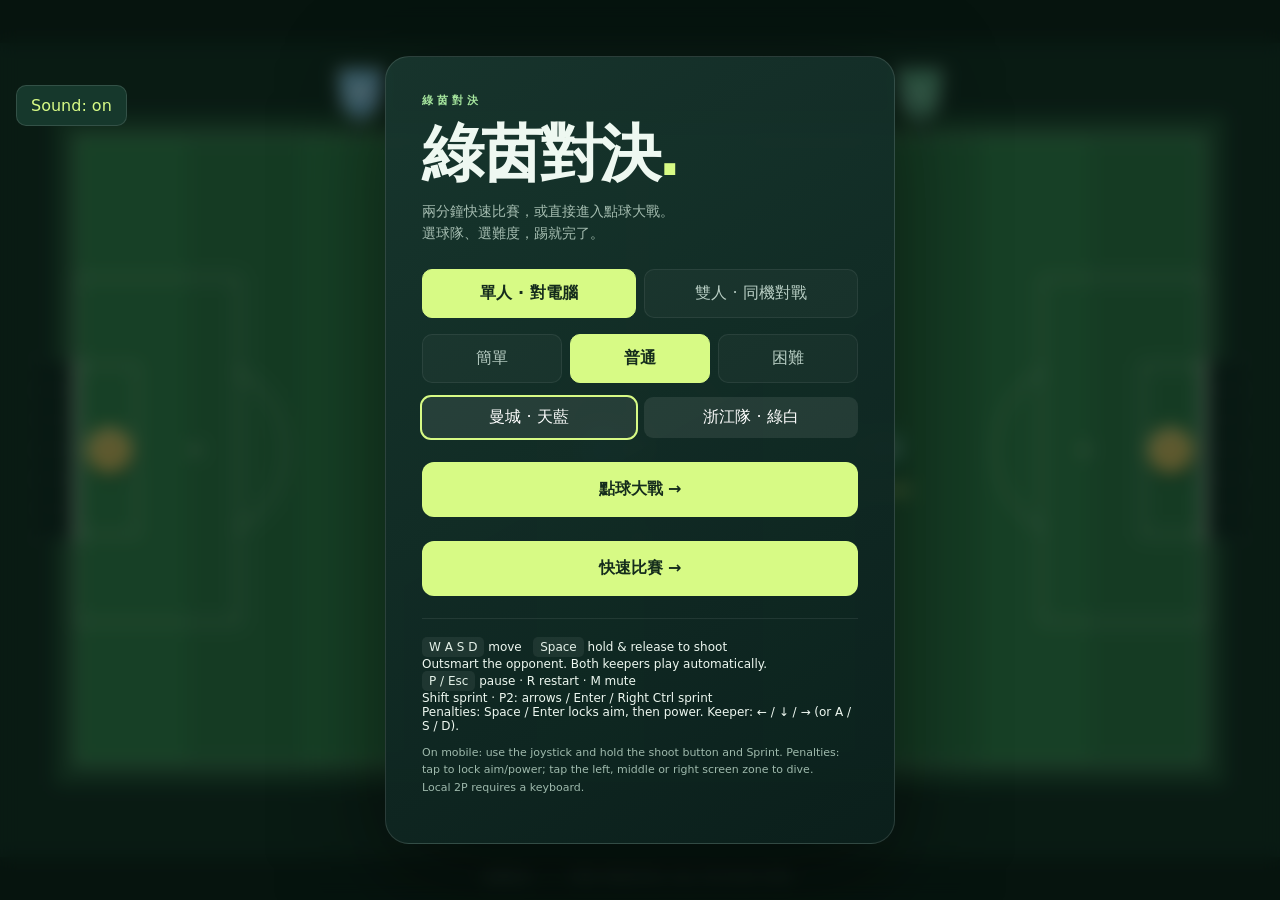
==== commit e144c8a4: "发布绿茵对决中文菜单：快速比赛 / 点球大战" ====
--- a/index.html
+++ b/index.html
@@ -13,7 +13,7 @@
 <div id="hud" class="hud hidden"><span id="team0" class="team blue">Manchester City</span><span id="score" class="score">0 : 0</span><span id="team1" class="team green">Zhejiang FC</span><span id="timer" class="clock">2:00</span></div>
 <button id="pauseButton" class="pause-button hidden" aria-label="Pause game">Ⅱ</button>
 <div class="footer">綠茵對決 &nbsp; / &nbsp; TWO MINUTES. ALL TO PLAY FOR.</div>
-<div id="menu" class="overlay"><div class="card"><div class="eyebrow">THE BEAUTIFUL LITTLE GAME</div><h1>綠茵對決<span style="color:#d7fa85">.</span></h1><p>A small pitch. A big occasion.<br>Two minutes to make your mark.</p><div class="tabs"><button class="active" data-mode="ai">1P · vs Computer</button><button data-mode="local">2P · Local rivalry</button></div><div id="difficulties" class="difficulty"><button data-level="easy">Easy</button><button class="active" data-level="normal">Normal</button><button data-level="hard">Hard</button></div><div class="teams"><button class="active" data-team="0">Manchester City · Sky blue</button><button data-team="1">Zhejiang FC · Green/white</button></div><button id="penaltyStart" class="primary">PENALTY SHOOTOUT →</button><button id="start" class="primary">KICK OFF &nbsp; →</button><div class="instructions"><span class="badge">W A S D</span> move &nbsp; <span class="badge">Space</span> hold & release to shoot<br><span id="secondHint">Outsmart the opponent. Both keepers play automatically.</span><br><span class="badge">P / Esc</span> pause · R restart · M mute<br>Shift sprint · P2: arrows / Enter / Right Ctrl sprint<br>Penalties: Space / Enter locks aim, then power. Keeper: ← / ↓ / → (or A / S / D).</div><p class="touch-note">On mobile: use the joystick and hold the shoot button and Sprint. Penalties: tap to lock aim/power; tap the left, middle or right screen zone to dive.<br>Local 2P requires a keyboard.</p></div></div>
+<div id="menu" class="overlay"><div class="card"><div class="eyebrow">綠茵對決</div><h1>綠茵對決<span style="color:#d7fa85">.</span></h1><p>兩分鐘快速比賽，或直接進入點球大戰。<br>選球隊、選難度，踢就完了。</p><div class="tabs"><button class="active" data-mode="ai">單人 · 對電腦</button><button data-mode="local">雙人 · 同機對戰</button></div><div id="difficulties" class="difficulty"><button data-level="easy">簡單</button><button class="active" data-level="normal">普通</button><button data-level="hard">困難</button></div><div class="teams"><button class="active" data-team="0">曼城 · 天藍</button><button data-team="1">浙江隊 · 綠白</button></div><button id="penaltyStart" class="primary">點球大戰 →</button><button id="start" class="primary">快速比賽 →</button><div class="instructions"><span class="badge">W A S D</span> move &nbsp; <span class="badge">Space</span> hold & release to shoot<br><span id="secondHint">Outsmart the opponent. Both keepers play automatically.</span><br><span class="badge">P / Esc</span> pause · R restart · M mute<br>Shift sprint · P2: arrows / Enter / Right Ctrl sprint<br>Penalties: Space / Enter locks aim, then power. Keeper: ← / ↓ / → (or A / S / D).</div><p class="touch-note">On mobile: use the joystick and hold the shoot button and Sprint. Penalties: tap to lock aim/power; tap the left, middle or right screen zone to dive.<br>Local 2P requires a keyboard.</p></div></div>
 <div id="pause" class="overlay hidden"><div class="card"><div class="eyebrow">TAKE A BREATHER</div><h2>Match paused.</h2><p>The clock is stopped. Your comeback can wait.</p><button id="resume" class="primary">BACK TO THE MATCH</button><button id="resetMatch" class="secondary">Restart game</button><button id="quit" class="secondary">Return to title</button></div></div>
 <div id="end" class="overlay hidden"><div class="card"><div class="eyebrow">FULL TIME</div><h2 id="result">Home wins!</h2><p id="finalScore"></p><button id="restart" class="primary">PLAY AGAIN →</button><button id="changeDifficulty" class="secondary">Switch difficulty (Normal)</button><button id="title" class="secondary">Return to title</button></div></div>
 <div id="joystick" class="touch stick hidden"><div id="knob" class="knob"></div></div><button id="shoot" class="touch shoot hidden">HOLD<br>SHOOT</button>
